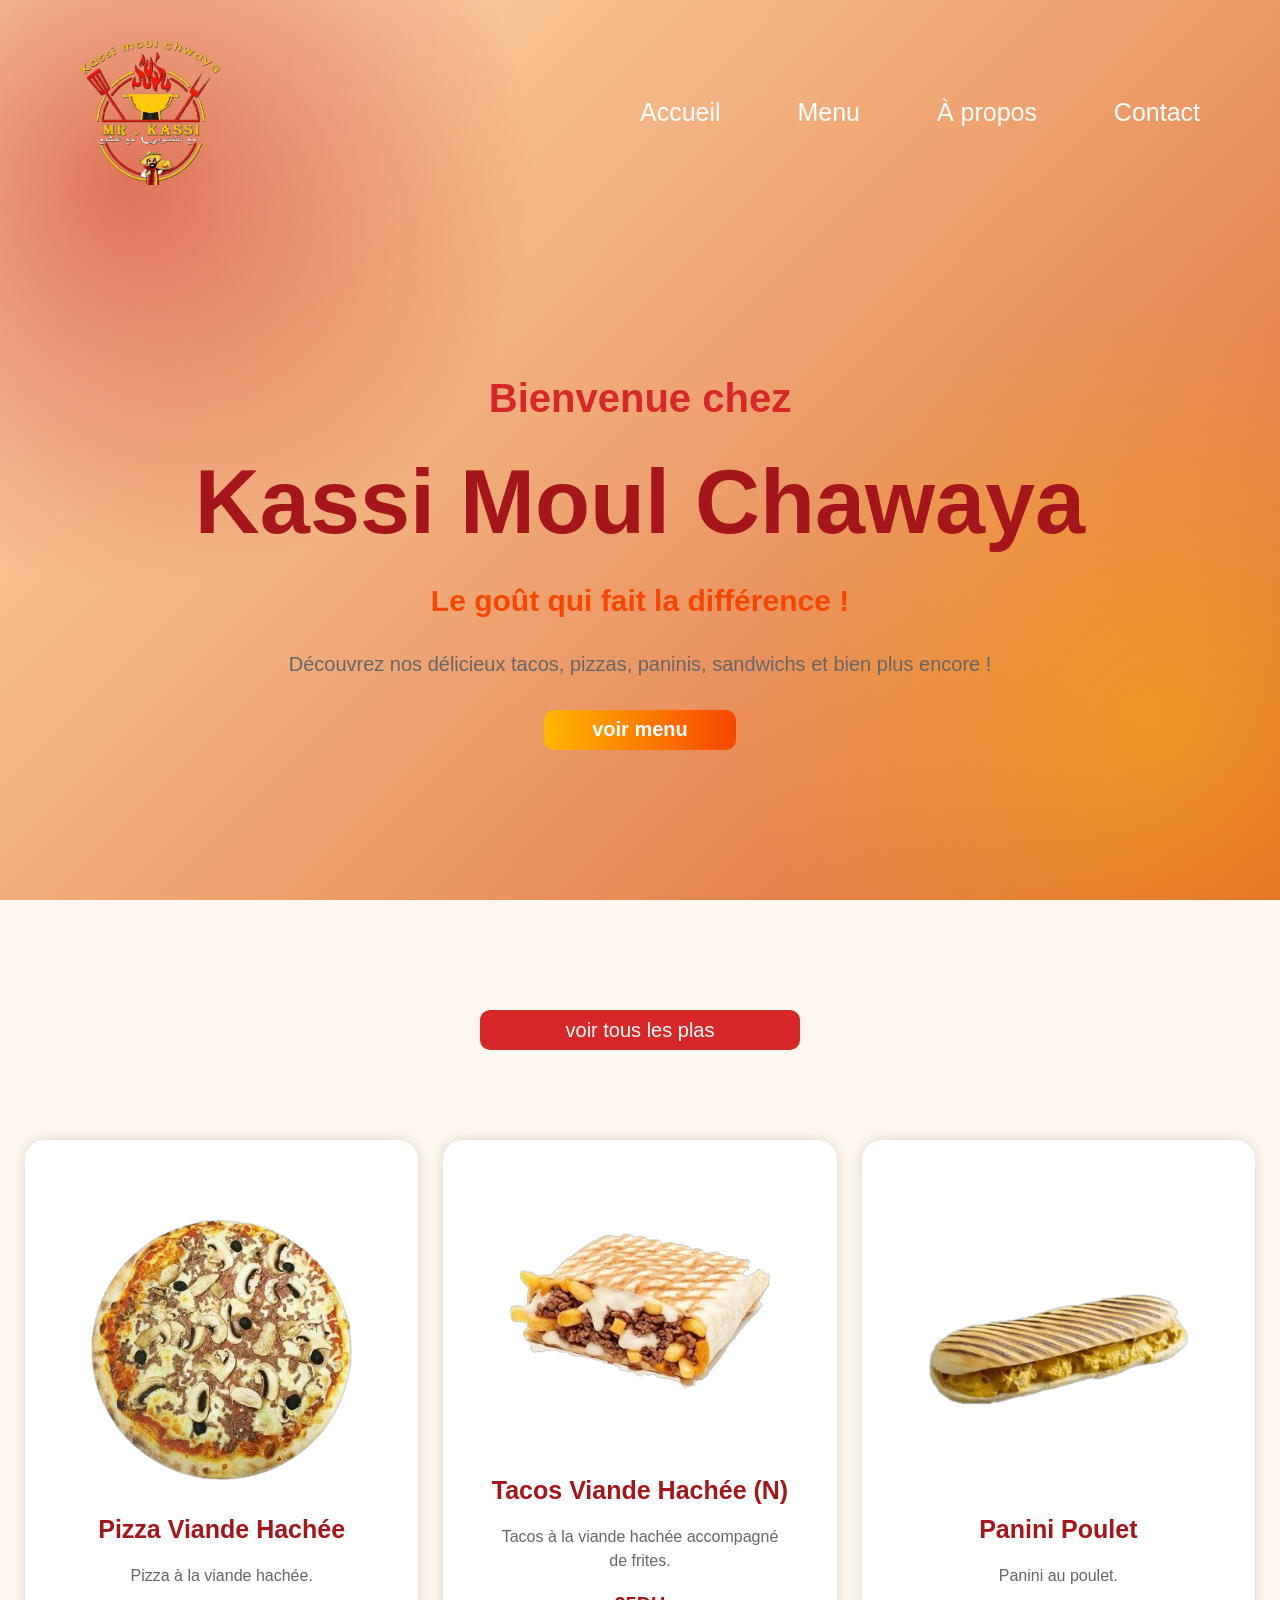
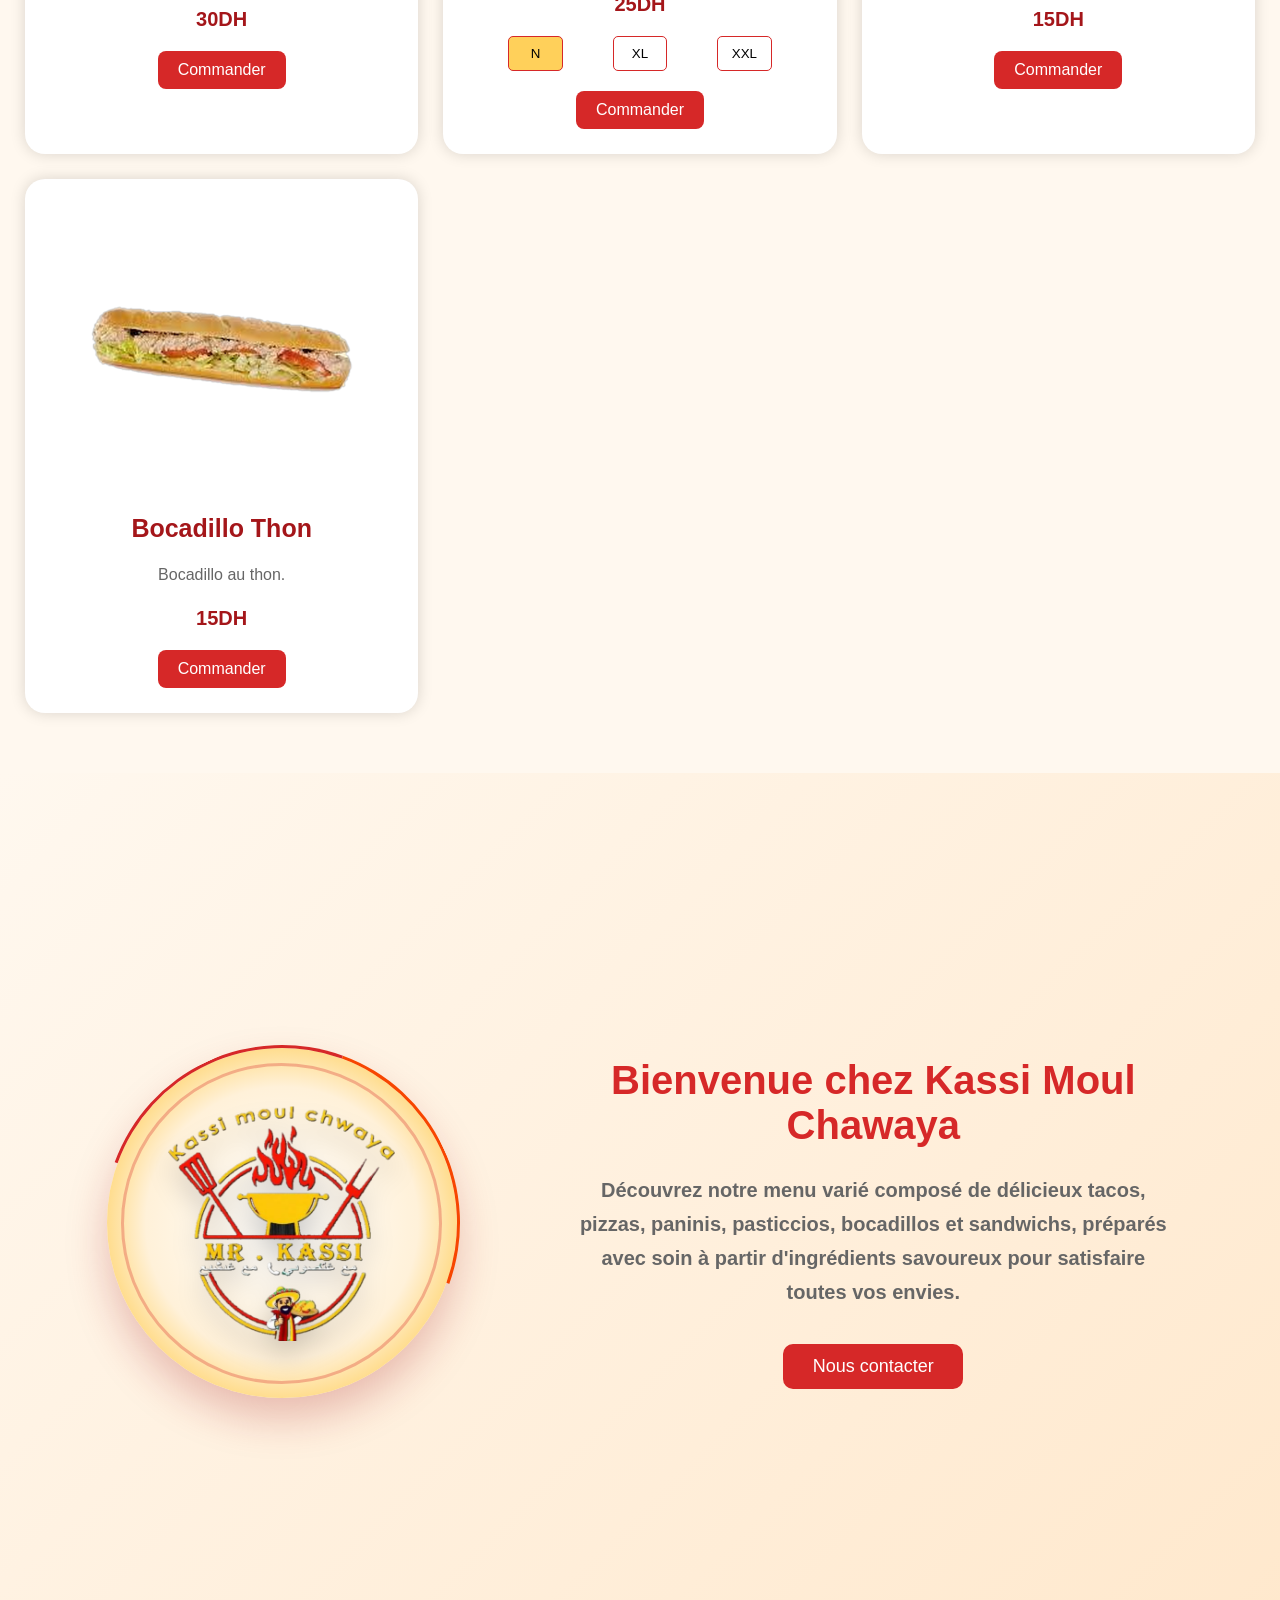
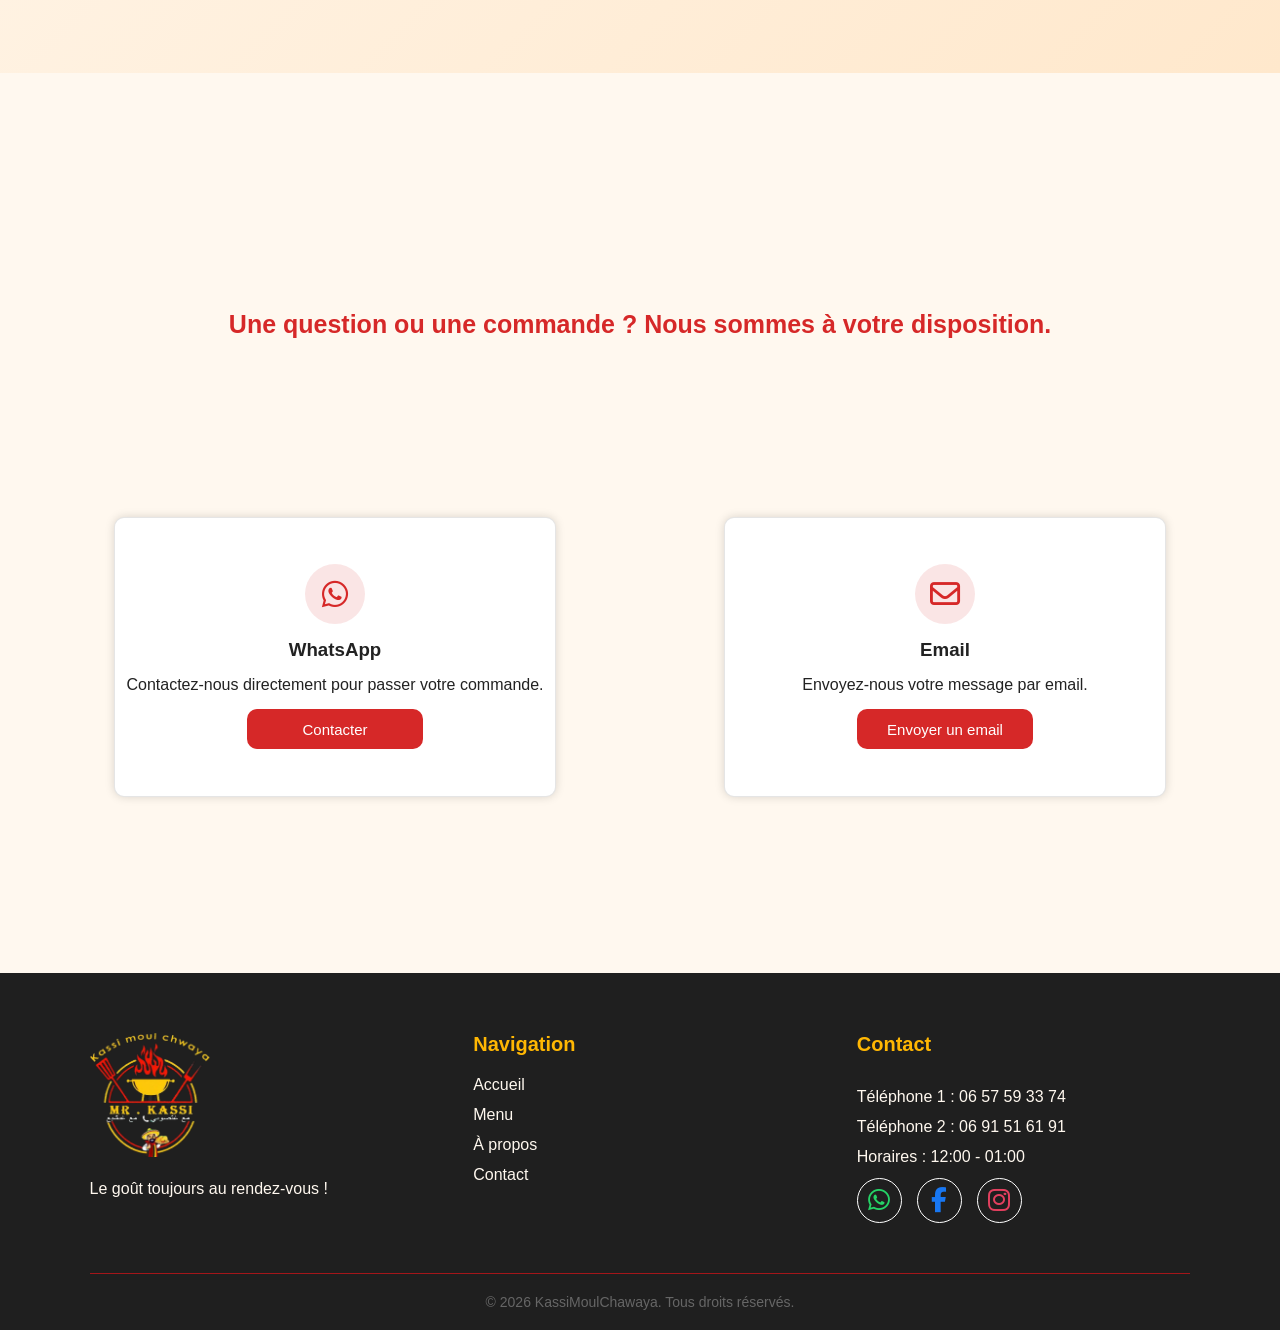
==== index.html @ 3b3e8e97 "Add files via upload" ====
<!DOCTYPE html>
<html lang="en">
<head>
    <meta charset="UTF-8">
    <meta name="viewport" content="width=device-width, initial-scale=1.0">
    <title>Kassi Mol Chawaya</title>
</head>
<body>
    <script>
        location.href = './Frontend/Home/KassiMoulChawaya.html'
    </script>
</body>
</html>
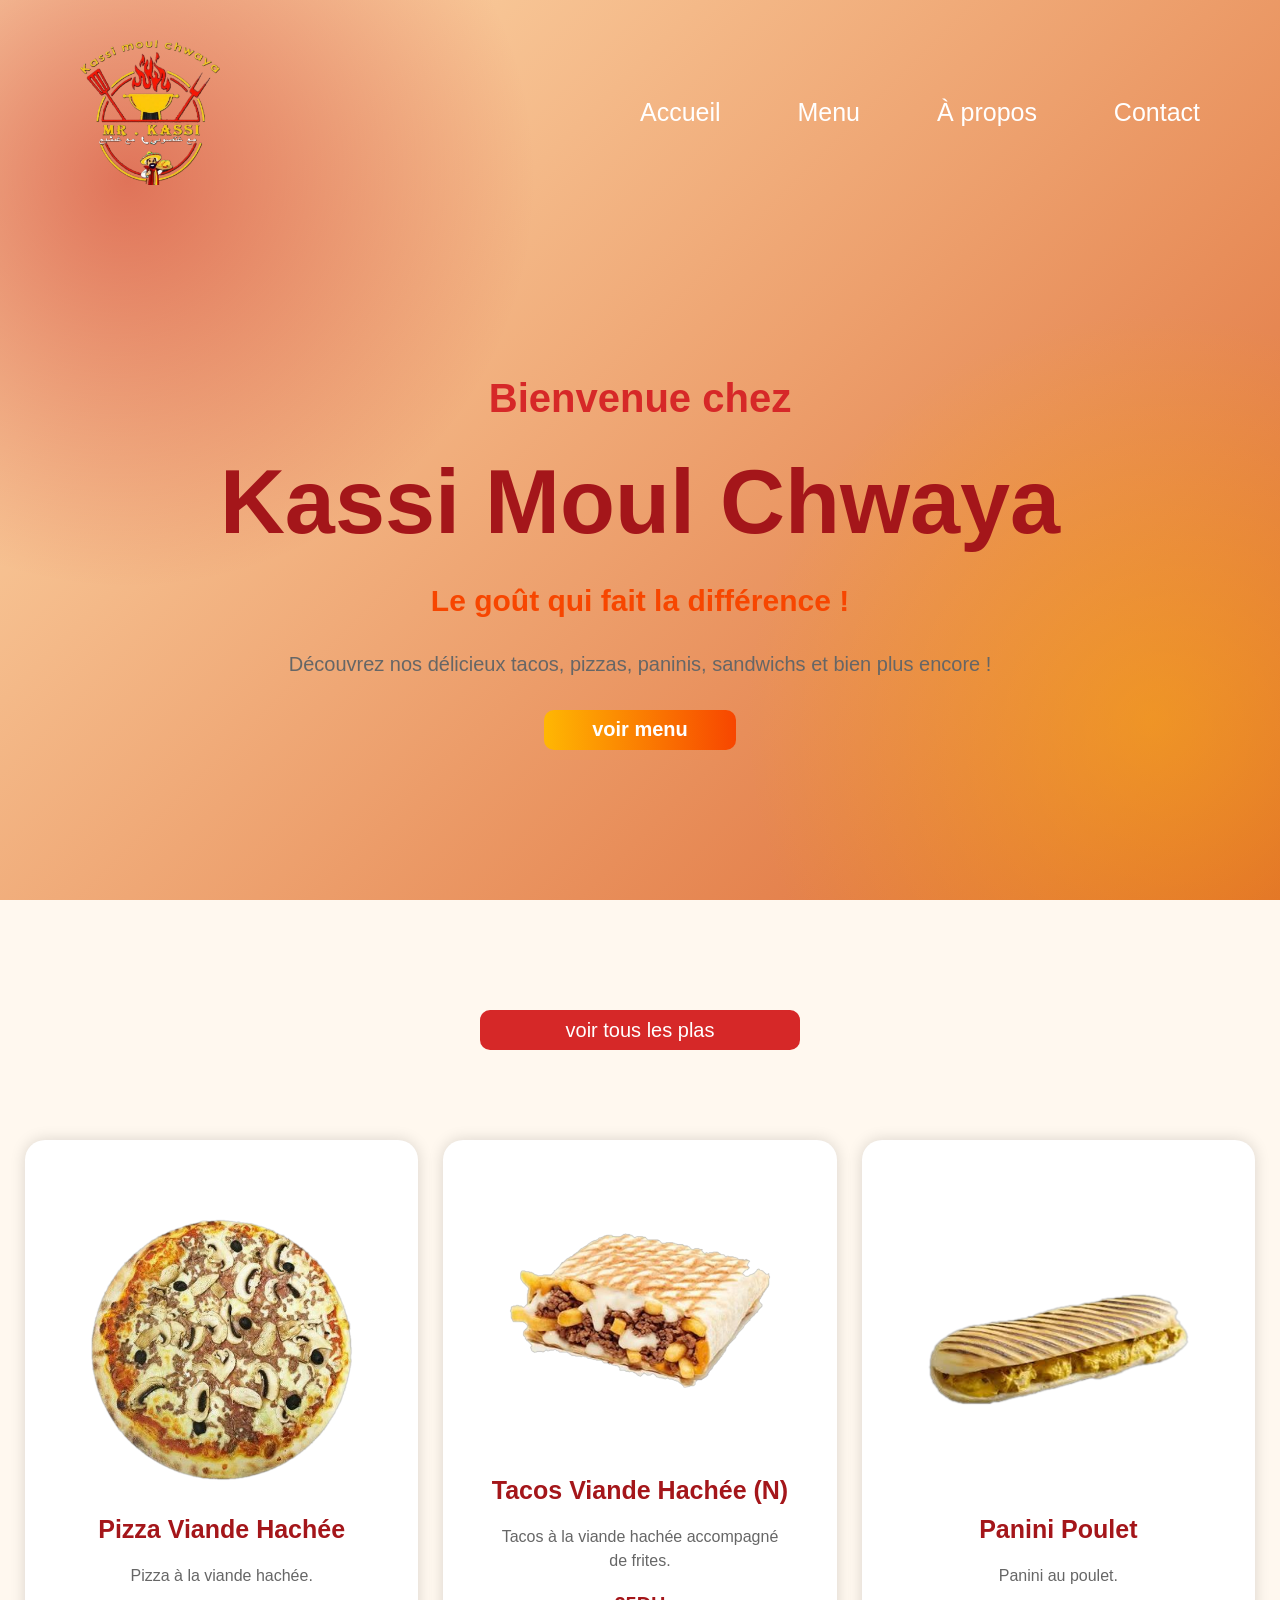
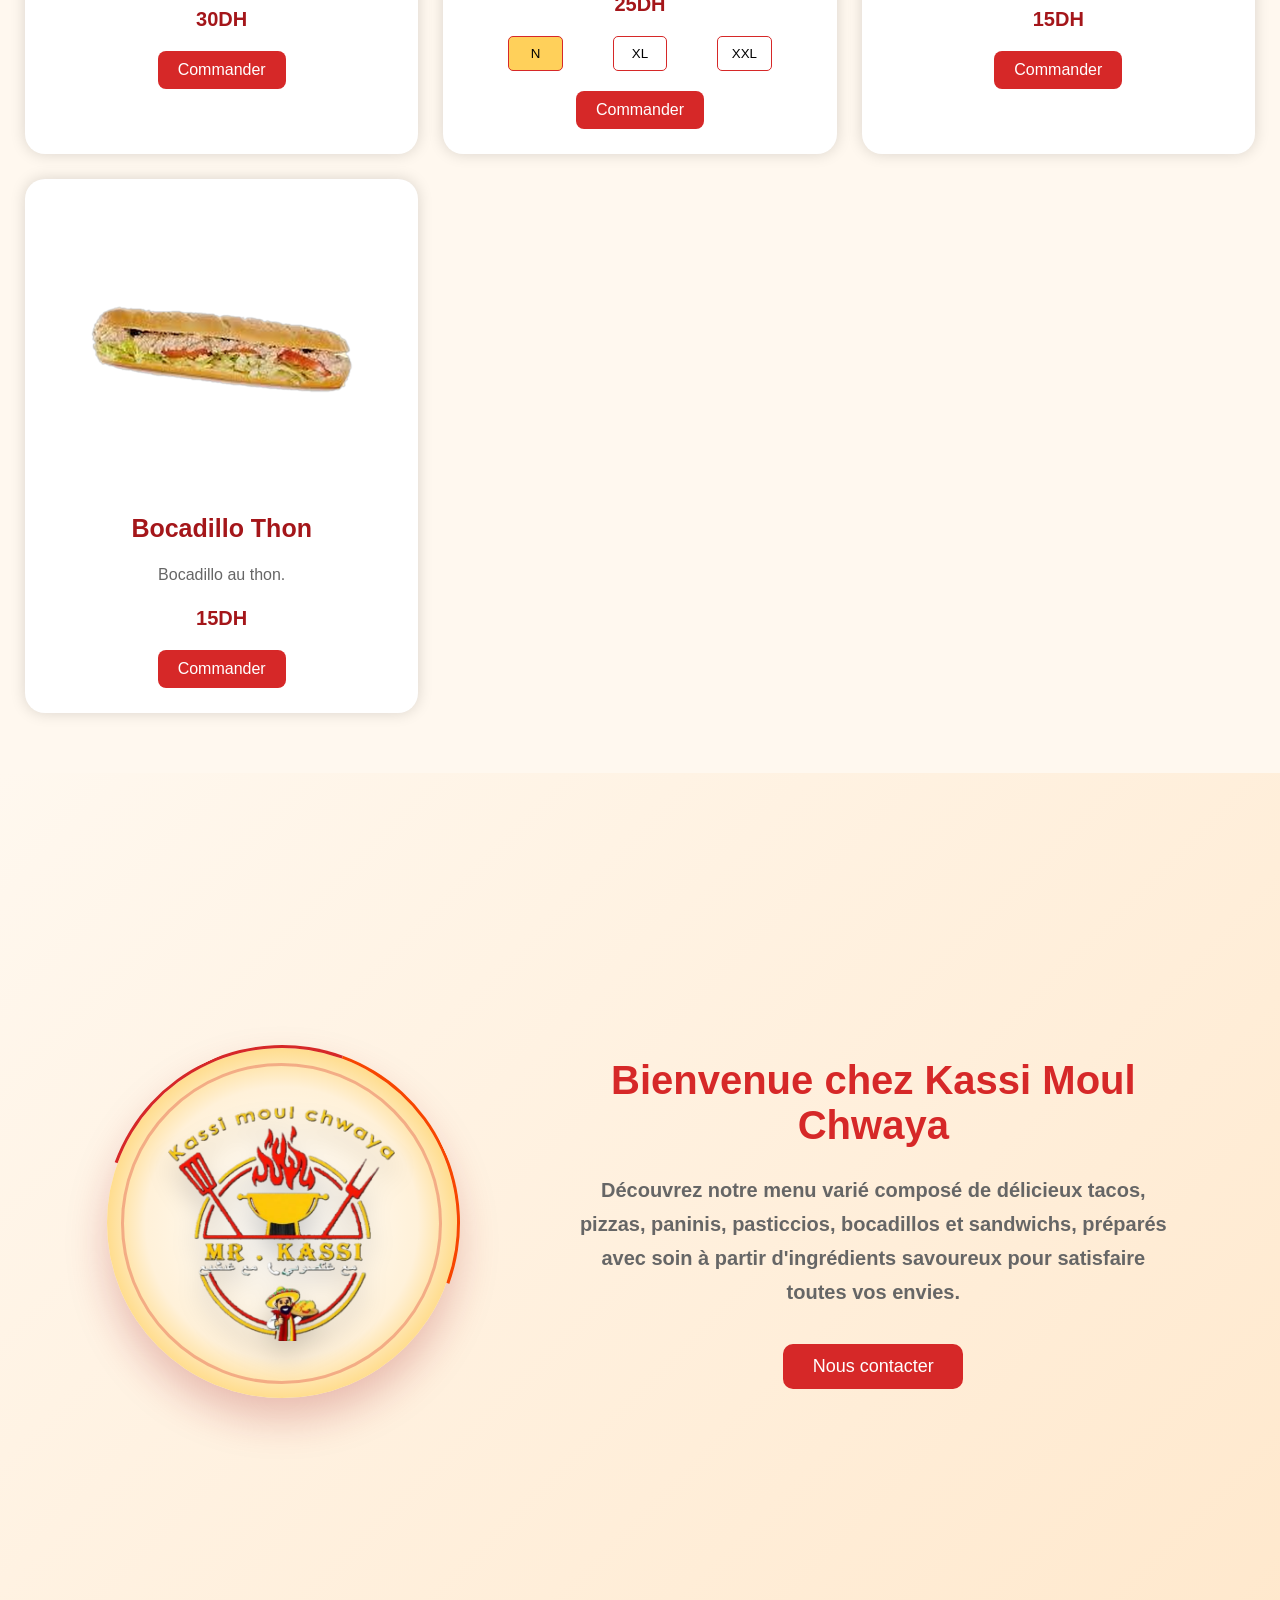
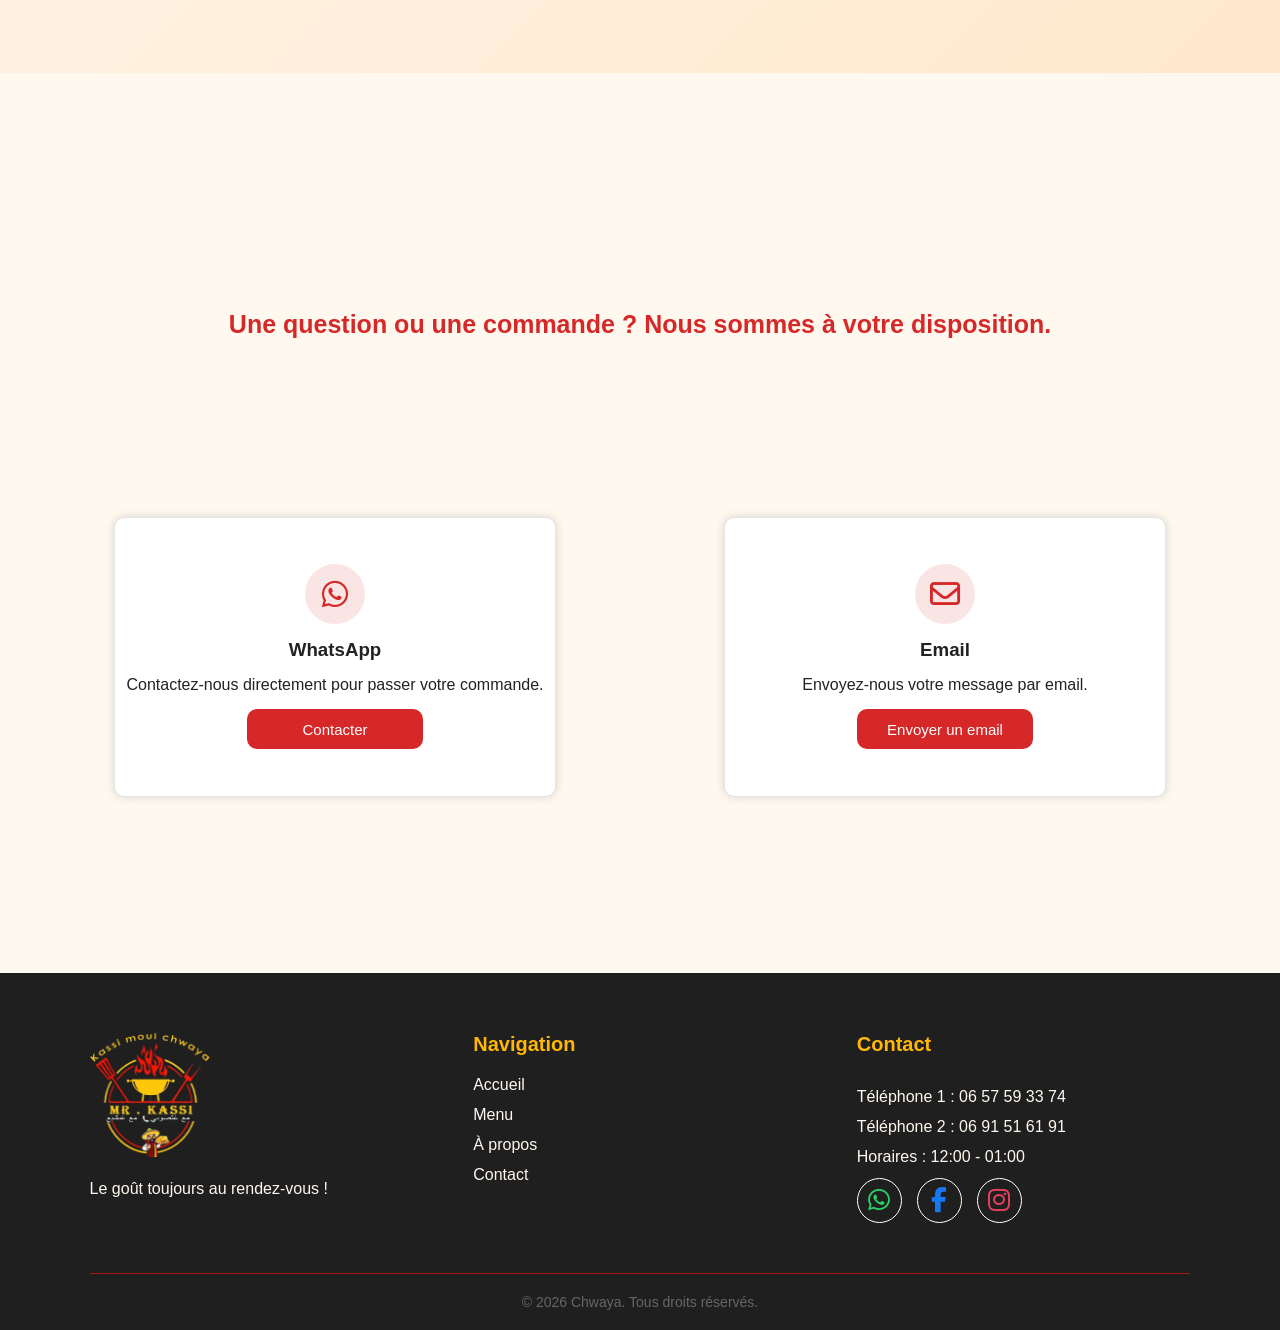
==== commit 0799373c: "Add files via upload" ====
--- a/index.html
+++ b/index.html
@@ -7,7 +7,7 @@
 </head>
 <body>
     <script>
-        location.href = './Frontend/Home/KassiMoulChawaya.html'
+        location.href = './Frontend/Home/KassiMoulChwaya.html'
     </script>
 </body>
 </html>
